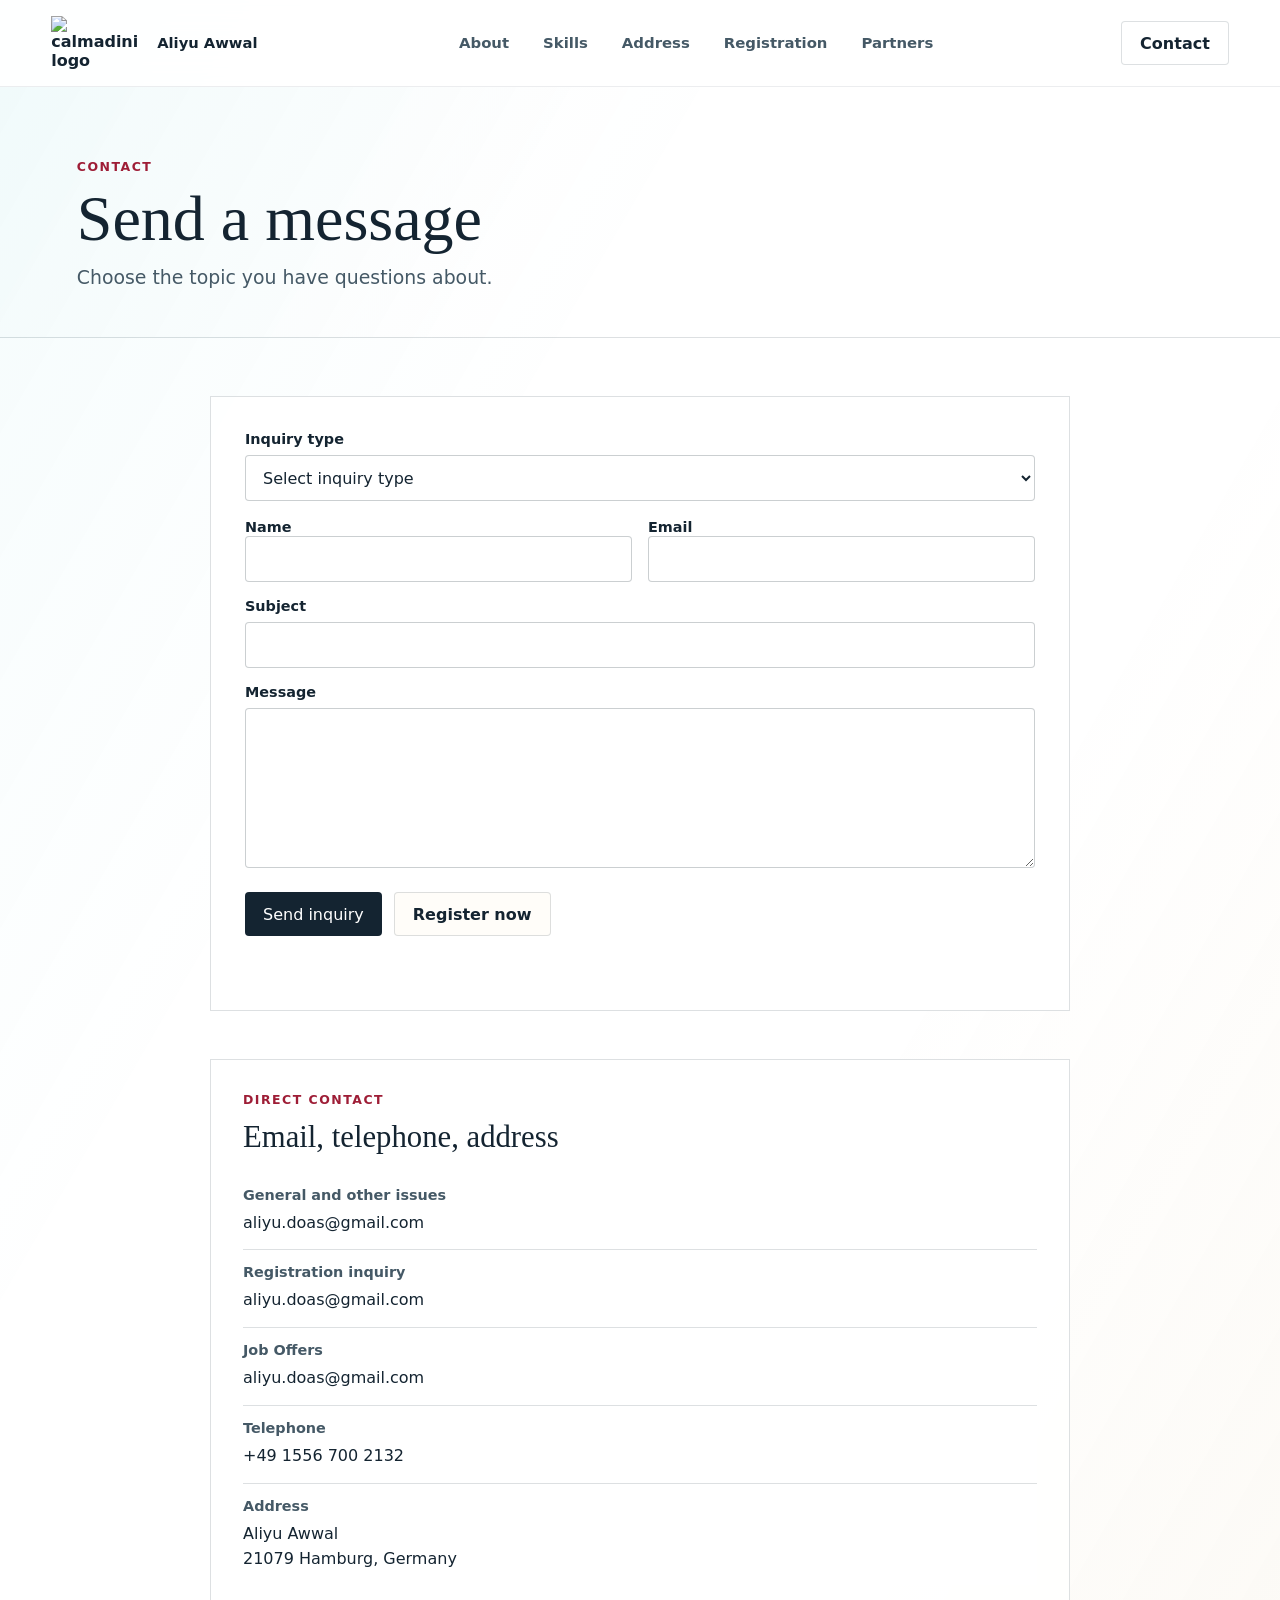
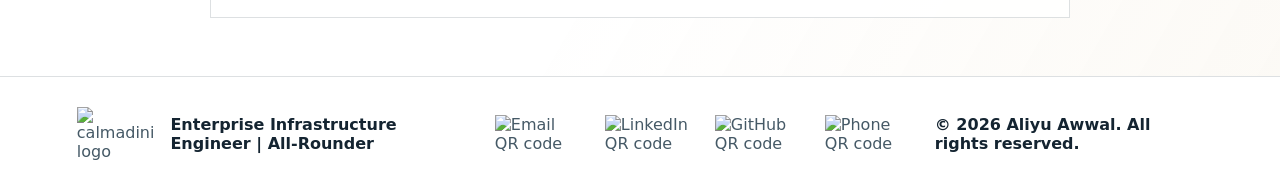
==== contact.html @ 0036be14 "Add files via upload" ====
<!doctype html>
<html lang="en">
  <head>
    <meta charset="utf-8">
    <meta name="viewport" content="width=device-width, initial-scale=1">
    <title>Contact Aliyu Awwal | Enterprise Infrastructure Engineer | All-Rounder</title>
    <meta name="description" content="Contact Aliyu Awwal, an Enterprise Infrastructure Engineer and All-Rounder.">
    <link rel="stylesheet" href="styles.css">
    <script src="forms.js" defer></script>
    <script src="scripts.js" defer></script>

  </head>
  <body>
    <header class="site-header" aria-label="Conference header">
      <a class="brand" href="index.html#top" aria-label="Aliyu Awwal home">
        <img src="assets/gaminglogo.png" alt="calmadini logo">
        <span>Aliyu Awwal</span>
      </a>
      <nav aria-label="Primary navigation">
        <a href="index.html#about">About</a>
        <a href="index.html#skills">Skills</a>
        <a href="index.html#address">Address</a>
        <a href="registration.html">Registration</a>
        <a href="index.html#partners">Partners</a>
      </nav>
      <a class="header-cta" href="contact.html">Contact</a>
    </header>

    <main>
      <section class="page-hero compact">
        <p class="eyebrow">Contact</p>
        <h1>Send a message</h1>
        <p>
          Choose the topic you have questions about.
        </p>
      </section>

      <section class="form-layout contact-layout">
        <form class="data-form" data-form-type="contact">
          <div class="form-row">
            <label for="topic">Inquiry type</label>
            <select id="topic" name="topic" required>
              <option value="">Select inquiry type</option>
              <option value="General inquiry" data-email="aliyu.doas@gmail.com">General inquiry</option>
              <option value="Job Offers" data-email="aliyu.doas@gmail.com">Job Offers</option>
              <option value="Registration inquiry" data-email="aliyu.doas@gmail.com">Registration inquiry</option>
              <option value="Other issues" data-email="aliyu.doas@gmail.com">Other issues</option>
            </select>
          </div>
          <div class="form-row two-columns">
            <div>
              <label for="name">Name</label>
              <input id="name" name="name" type="text" autocomplete="name" required>
            </div>
            <div>
              <label for="email">Email</label>
              <input id="email" name="email" type="email" autocomplete="email" required>
            </div>
          </div>
          <div class="form-row">
            <label for="subject">Subject</label>
            <input id="subject" name="subject" type="text" required>
          </div>
          <div class="form-row">
            <label for="message">Message</label>
            <textarea id="message" name="message" rows="6" required></textarea>
          </div>
          <div class="form-actions">
            <button class="button primary" type="submit">Send inquiry</button>
            <a class="button secondary" href="registration.html">Register now</a>
          </div>
          <p class="form-status" role="status" aria-live="polite"></p>
        </form>

        <aside class="contact-panel" aria-labelledby="direct-contact-title">
          <p class="section-kicker">Direct contact</p>
          <h2 id="direct-contact-title">Email, telephone, address</h2>
          <div class="contact-list">
            <div>
              <span>General and other issues</span>
              <a href="mailto:aliyu.doas@gmail.com">aliyu.doas@gmail.com</a>
            </div>
            <div>
              <span>Registration inquiry</span>
              <a href="mailto:aliyu.doas@gmail.com">aliyu.doas@gmail.com</a>
            </div>
            <div>
              <span>Job Offers</span>
              <a href="mailto:aliyu.doas@gmail.com">aliyu.doas@gmail.com</a>
            </div>
            <div>
              <span>Telephone</span>
              <a href="tel:+4915567002132">+49 1556 700 2132</a>
            </div>
            <div>
              <span>Address</span>
              <p>
                Aliyu Awwal<br>
                21079 Hamburg, Germany
              </p>
            </div>
          </div>
        </aside>
      </section>
    </main>

    <footer class="site-footer">
      <div>
        <img src="assets/gaminglogo.png" alt="calmadini logo">
        <p>Enterprise  Infrastructure Engineer | All-Rounder</p>
      </div>
      <a href="mailto:aliyu.doas@gmail.com"><img src="assets/qrcodeemail.png" alt="Email QR code"></a>
      <a href="https://www.linkedin.com/in/aliyuawwal"><img src="assets/qrcodelinkedin.png" alt="LinkedIn QR code"></a>
      <a href="https://github.com/aliyuawwal"><img src="assets/qrcodegithub.png" alt="GitHub QR code"></a>
      <a href="tel:+1234567890"><img src="assets/qrcodephone.png" alt="Phone QR code"></a>

      <div><p>&copy; 2026 Aliyu Awwal. All rights reserved.</p></div>
    </footer>
    
  </body>
</html>
---- styles.css ----
:root {
  --ink: #142431;
  --ink-soft: #455966;
  --paper: #fffefa;
  --paper-strong: #ffffff;
  --line: rgba(20, 36, 49, 0.14);
  --teal: #00aebd;
  --teal-dark: #007b88;
  --garnet: #9e1d36;
  --gold: #c79c47;
  --mist: #dfeff0;
  --shadow: 0 28px 70px rgba(20, 36, 49, 0.16);
  font-family: Inter, ui-sans-serif, system-ui, -apple-system, BlinkMacSystemFont, "Segoe UI", sans-serif;
  color: var(--ink);
  background: var(--paper);
}

* {
  box-sizing: border-box;
}

html {
  scroll-behavior: smooth;
}

body {
  margin: 0;
  background:
    linear-gradient(120deg, rgba(0, 174, 189, 0.045), transparent 34%),
    linear-gradient(300deg, rgba(199, 156, 71, 0.055), transparent 36%),
    #ffffff;
  color: var(--ink);
}

a {
  color: inherit;
  text-decoration: none;
}

img {
  display: block;
  max-width: 100%;
}

.site-header {
  position: sticky;
  top: 0;
  z-index: 20;
  display: flex;
  align-items: center;
  justify-content: space-between;
  gap: 24px;
  min-height: 76px;
  padding: 16px clamp(20px, 4vw, 64px);
  border-bottom: 1px solid rgba(20, 36, 49, 0.08);
  background: rgba(255, 255, 255, 0.88);
  backdrop-filter: blur(18px);
}

.brand {
  display: flex;
  align-items: center;
  gap: 14px;
  min-width: 220px;
  font-weight: 750;
}

.brand img {
  width: 92px;
}

.brand span {
  max-width: 220px;
  font-size: 0.92rem;
  line-height: 1.1;
}

nav {
  display: flex;
  align-items: center;
  justify-content: center;
  gap: clamp(16px, 3vw, 34px);
  color: var(--ink-soft);
  font-size: 0.93rem;
  font-weight: 650;
}

nav a:hover,
.site-footer a:hover {
  color: var(--teal-dark);
}

.header-cta,
.button {
  display: inline-flex;
  align-items: center;
  justify-content: center;
  min-height: 44px;
  padding: 0 18px;
  border-radius: 4px;
  font-weight: 760;
}

.header-cta {
  border: 1px solid var(--line);
  background: var(--paper-strong);
}


/* Hero Section */
.hero-banner {
  position: relative;
  overflow: hidden;
  padding: clamp(72px, 10vw, 128px) clamp(20px, 6vw, 96px);
  background:
    linear-gradient(120deg, rgba(15, 31, 52, 0.86), rgba(15, 80, 112, 0.72)),
    url("assets/hero-bg.jpg") center / cover no-repeat;
  color: #ffffff;
  text-align: center;
}

.hero-banner .hero-content {
  max-width: 860px;
  margin: 0 auto;
}

.hero-banner h1,
.hero-banner p {
  color: #ffffff;
}

.hero-banner .highlight {
  color: var(--gold);
}

.hero {
  position: relative;
  overflow: hidden;
  display: grid;
  grid-template-columns: minmax(0, 1fr) minmax(320px, 0.88fr);
  align-items: start;
  gap: clamp(24px, 4vw, 48px);
  min-height: min(760px, calc(100vh - 76px));
  padding: clamp(52px, 8vw, 96px) clamp(20px, 6vw, 96px) clamp(36px, 5vw, 64px);
  background: linear-gradient(180deg, rgba(255, 255, 255, 0.96), rgba(255, 253, 248, 0.9));
}


.hero-section {
    padding: 60px 0;
    background: #f8f9fa;
}


.hero h1 { 
  font-size: 3rem; font-family: 'Gill Sans', 'Gill Sans MT', Calibri, 'Trebuchet MS', sans-serif; margin-bottom: 20px; color: var(--ink);}

.hero-cta-container {
    display: flex;
    flex-wrap: wrap;
    gap: 28px;
    justify-content: center;
    align-items: center;
    margin-top: 28px;
}

.hero-btns {
    display: flex;
    flex-wrap: wrap;
    gap: 14px;
    justify-content: center;
    align-items: center;
}


.btn-nav-cta {
  background: var(--teal) !important;
    color: #fff !important;
    font-weight: 600;
    border-radius: 8px;
}

.btn-nav-cta:hover {
  background: var(--teal-dark) !important;
    color: #fff !important;
}

.hero::before {
  content: "";
  position: absolute;
  inset: 10% 0 auto auto;
  width: min(42vw, 610px);
  aspect-ratio: 1;
  border: 1px solid rgba(0, 35, 189, 0.22);
  border-radius: 50%;
  transform: translate(26%, -6%);
}

.hero-art {
  position: absolute;
  top: clamp(94px, 12vw, 150px);
  right: clamp(-190px, -9vw, -70px);
  width: min(64vw, 760px);
  opacity: 0.14;
  filter: contrast(1.1);
  pointer-events: none;
}

.hero-content {
  position: relative;
  max-width: 980px;
}

.hero-content h1,
.hero-content p {
    margin-left: auto;
    margin-right: auto;
}

.hero-meta {
  display: grid;
  gap: 18px;
  margin-bottom: 20px;
}

.hero-role {
  display: grid;
  gap: 8px;
}

.hero-role h2 {
  margin-bottom: 0;
  color: var(--ink);
  font-size: clamp(1.45rem, 2.7vw, 2.35rem);
}

.hero-tags {
  display: flex;
  flex-wrap: wrap;
  gap: 10px;
}

.eyebrow,
.section-kicker {
  margin: 0 0 14px;
  color: var(--garnet);
  font-size: 0.78rem;
  font-weight: 850;
  letter-spacing: 0.12em;
  text-transform: uppercase;
}

h1,
h2,
h3,
p {
  margin-top: 0;
}

h1 {
  max-width: 840px;
  margin-bottom: 20px;
  font-family: Georgia, "Times New Roman", serif;
  font-size: clamp(2.9rem, 6.4vw, 6.4rem);
  font-weight: 500;
  line-height: 0.98;
  letter-spacing: 0;
}

.hero-meta span {
  padding: 10px 13px;
  border: 1px solid rgba(20, 36, 49, 0.16);
  background: rgba(255, 253, 248, 0.72);
  color: var(--ink);
  font-size: 0.94rem;
  font-weight: 720;
}

.hero-copy {
  max-width: 720px;
  margin-bottom: 24px;
  color: var(--ink-soft);
  font-size: clamp(1.08rem, 1.9vw, 1.34rem);
  line-height: 1.55;
}

.hero-actions {
  display: flex;
  flex-wrap: wrap;
  gap: 12px;
}

.hero .button.secondary,
.address-dialog .button.secondary {
  background: rgba(255, 255, 255, 0.84);
}


/* Slideshows */
.slideshow-section {
    padding: 60px 0;
}

.slideshow-section .section-title {
    margin-bottom: 28px;
    font-size: clamp(1.85rem, 3vw, 3.4rem);
    text-align: center;
}

.slideshow {
    position: relative;
    overflow: hidden;
    border-radius: 20px;
    box-shadow: 0 20px 60px rgba(15, 23, 42, 0.08);
    max-width: 1100px;
    margin: 0 auto;
  aspect-ratio: 11 / 4.6;
  min-height: 280px;
}

.slide {
    position: absolute;
    inset: 0;
    opacity: 0;
    transition: opacity 0.8s ease;
}

.slide.active {
    opacity: 1;
}

.slide img {
    width: 100%;
  height: 100%;
    object-fit: cover;
    display: block;
}

.slide-btn {
    position: absolute;
    top: 50%;
    transform: translateY(-50%);
    width: 48px;
    height: 48px;
    border: none;
    border-radius: 50%;
    background: rgba(255, 255, 255, 0.85);
    color: var(--ink);
    font-size: 1.5rem;
    cursor: pointer;
    box-shadow: 0 10px 20px rgba(46, 78, 153, 0.164);
    transition: transform 0.2s ease, background 0.2s ease;
}

.slide-btn:hover {
    transform: translateY(-50%) scale(1.05);
    background: white;
}

.slide-btn.prev {
    left: 16px;
}

.slide-btn.next {
    right: 16px;
}

.slide-dots {
    position: absolute;
    left: 50%;
    bottom: 16px;
    transform: translateX(-50%);
    display: flex;
    gap: 10px;
}

.slide-dot {
    width: 12px;
    height: 12px;
    border-radius: 50%;
    border: none;
    background: rgba(255, 255, 255, 0.65);
    cursor: pointer;
    transition: background 0.2s ease, transform 0.2s ease;
}

.slide-dot.active,
.slide-dot:hover {
  background: var(--teal);
    transform: scale(1.1);
}

@media (max-width: 900px) {
    .slide img {
        height: 360px;
    }
}

@media (max-width: 640px) {
    .slide img {
        height: 280px;
    }

    .slide-btn {
        width: 40px;
        height: 40px;
        font-size: 1.3rem;
    }
}


/* Reusable Button Styles */

.button.primary {
  background: var(--ink);
  color: var(--paper-strong);
}

.button.primary:hover {
  background: var(--garnet);
}

.button.secondary {
  border: 1px solid var(--line);
  background: rgba(255, 253, 248, 0.78);
}

.tech-panel {
  display: grid;
  gap: 18px;
  align-content: start;
  width: 100%;
  padding: clamp(20px, 2.8vw, 30px);
  border: 1px solid rgba(20, 36, 49, 0.12);
  border-radius: 28px;
  background: rgba(255, 253, 248, 0.86);
  box-shadow: var(--shadow);
}

.tech-panel-heading h2 {
  margin-bottom: 0;
}

.tech-gallery {
  display: grid;
  grid-template-columns: repeat(auto-fit, minmax(110px, 1fr));
  gap: 12px;
}

.tech-card {
  display: grid;
  gap: 10px;
  justify-items: center;
  padding: 12px;
  border: 1px solid rgba(20, 36, 49, 0.1);
  border-radius: 18px;
  background: rgba(255, 255, 255, 0.88);
  text-align: center;
  transition: transform 0.2s ease, box-shadow 0.2s ease, border-color 0.2s ease;
}

.tech-card:hover {
  transform: translateY(-2px);
  border-color: rgba(0, 174, 189, 0.34);
  box-shadow: 0 14px 28px rgba(20, 36, 49, 0.12);
}

.tech-card img {
  width: 100%;
  aspect-ratio: 1;
  object-fit: contain;
  padding: 14px;
  border-radius: 14px;
  background: linear-gradient(180deg, rgba(223, 239, 240, 0.9), rgba(255, 255, 255, 0.95));
}

.tech-card span {
  color: var(--ink);
  font-size: 0.85rem;
  font-weight: 750;
}

.address-dialog {
  width: min(92vw, 640px);
  border: none;
  border-radius: 28px;
  padding: 0;
  box-shadow: 0 30px 80px rgba(20, 36, 49, 0.32);
  background: transparent;
}

.address-dialog::backdrop {
  background: rgba(15, 31, 52, 0.58);
  backdrop-filter: blur(10px);
}

.address-dialog-card {
  display: grid;
  gap: 16px;
  padding: clamp(22px, 3vw, 34px);
  border-radius: 28px;
  background: var(--paper-strong);
}

.address-dialog-card p {
  margin-bottom: 0;
  color: var(--ink-soft);
  line-height: 1.6;
}

.address-dialog-actions {
  display: flex;
  flex-wrap: wrap;
  gap: 12px;
}

.intro-band,
.details-grid,
.split-section,
.availability-section,
.address-section,
.partners {
  padding: clamp(40px, 5.6vw, 74px) clamp(20px, 6vw, 96px);
}

.intro-band {
  display: grid;
  grid-template-columns: minmax(260px, 0.8fr) minmax(300px, 1fr);
  gap: clamp(24px, 4.5vw, 56px);
  border-top: 1px solid var(--line);
  border-bottom: 1px solid var(--line);
  background: rgba(255, 253, 248, 0.54);
}

h2 {
  margin-bottom: 0;
  font-family: Georgia, "Times New Roman", serif;
  font-size: clamp(1.75rem, 3.1vw, 3.15rem);
  font-weight: 500;
  line-height: 1.08;
}

.intro-band > p {
  margin-bottom: 0;
  color: var(--ink-soft);
  font-size: clamp(1.02rem, 1.6vw, 1.18rem);
  line-height: 1.62;
}

.details-grid {
  display: grid;
  grid-template-columns: repeat(3, minmax(0, 1fr));
  gap: 1px;
  background: var(--ink);
  padding-top: 1px;
  padding-bottom: 1px;
}

.details-grid article {
  min-height: 220px;
  padding: clamp(22px, 3.2vw, 36px);
  background: var(--paper);
}

.details-grid span {
  display: block;
  margin-bottom: 34px;
  color: var(--gold);
  font-family: Georgia, "Times New Roman", serif;
  font-size: 2.5rem;
}

h3 {
  margin-bottom: 14px;
  font-size: 1.1rem;
}

.details-grid p,
.skill-list p,
.timeline p {
  margin-bottom: 0;
  color: var(--ink-soft);
  line-height: 1.62;
}

.split-section,
.availability-section {
  display: grid;
  grid-template-columns: minmax(240px, 0.42fr) minmax(0, 1fr);
  gap: clamp(24px, 5vw, 64px);
  align-items: start;
}

.section-heading {
  position: sticky;
  top: 102px;
}

.skill-list,
.timeline {
  display: grid;
  gap: 1px;
  background: var(--line);
  border: 1px solid var(--line);
}

.skill-list article,
.timeline article {
  padding: clamp(20px, 2.4vw, 30px);
  background: rgba(255, 255, 255, 0.82);
}

.skill-list article:hover {
  background: var(--paper-strong);
}

.timeline time {
  display: block;
  margin-bottom: 12px;
  color: var(--garnet);
  font-weight: 850;
}

.address-section {
  display: grid;
  grid-template-columns: minmax(260px, 0.72fr) minmax(300px, 1fr);
  gap: clamp(24px, 4.5vw, 56px);
  align-items: stretch;
  background: var(--ink);
  color: var(--paper-strong);
}

.address-section h2 {
  font-size: clamp(1.85rem, 3vw, 3.4rem);
}

.address-section .section-kicker {
  color: var(--gold);
}

.address-copy address {
  margin: 22px 0;
  color: rgba(255, 253, 248, 0.72);
  font-style: normal;
  font-size: clamp(1.1rem, 2vw, 1.35rem);
  line-height: 1.65;
}

.address-section .button.secondary {
  color: var(--paper-strong);
  background: transparent;
  border-color: rgba(255, 253, 248, 0.34);
}

.address-panel {
  display: grid;
  align-content: start;
  gap: 4px;
  min-height: auto;
  min-width: auto;
  padding: clamp(10px, 10px, 10px);
  background: rgba(221, 216, 216, 0.356);
  color: var(--ink);
}

.address-panel img {
  width: min(190px, 48%);
  height: auto;
}

dl {
  display: grid;
  gap: 1px;
  margin: 0;
  background: var(--line);
}

dl div {
  display: grid;
  grid-template-columns: 140px 1fr;
  gap: 22px;
  padding: 16px 0;
  background: var(--paper-strong);
}

dt {
  color: var(--teal-dark);
  font-size: 0.86rem;
  font-weight: 850;
  text-transform: uppercase;
}

dd {
  margin: 0;
  color: var(--ink);
  font-size: clamp(1rem, 1.25vw, 1.14rem);
  font-weight: 560;
  line-height: 1.45;
}

.partners {
  background: var(--paper-strong);
}

.partners .section-heading {
  position: static;
  max-width: 720px;
  margin-bottom: 28px;
}

.partners h2 {
  font-size: clamp(1.85rem, 3.2vw, 3.5rem);
}

.page-hero {
  position: relative;
  overflow: hidden;
  padding: clamp(44px, 6vw, 72px) clamp(20px, 6vw, 96px) clamp(28px, 4vw, 46px);
  border-bottom: 1px solid var(--line);
  background:
    linear-gradient(120deg, rgba(0, 174, 189, 0.045), transparent 42%),
    rgba(255, 255, 255, 0.72);
}

.page-hero::after {
  content: "";
  position: absolute;
  right: clamp(-220px, -10vw, -80px);
  top: 24px;
  width: min(52vw, 520px);
  aspect-ratio: 1;
  /* background: url("assets/csmlogo.png") center / contain no-repeat; */
  opacity: 0.08;
  pointer-events: none;
}

.page-hero.compact h1 {
  max-width: 760px;
  margin-bottom: 12px;
  font-size: clamp(2.4rem, 5vw, 4.8rem);
}

.page-hero p:not(.eyebrow) {
  position: relative;
  max-width: 680px;
  margin-bottom: 0;
  color: var(--ink-soft);
  font-size: clamp(1rem, 1.5vw, 1.18rem);
  line-height: 1.5;
}

.form-layout {
  display: grid;
  grid-template-columns: minmax(280px, 0.45fr) minmax(0, 1fr);
  gap: clamp(22px, 3.8vw, 48px);
  align-items: start;
  padding: clamp(32px, 5vw, 58px) clamp(20px, 6vw, 96px);
}

.contact-layout {
  grid-template-columns: minmax(0, 860px);
  justify-content: center;
}

.data-form,
.fee-panel,
.contact-panel {
  border: 1px solid var(--line);
  background: rgba(255, 255, 255, 0.9);
}

.data-form {
  display: grid;
  gap: 16px;
  padding: clamp(22px, 3vw, 34px);
}

.fee-panel,
.contact-panel {
  padding: clamp(22px, 3vw, 32px);
}

.fee-panel h2,
.contact-panel h2 {
  margin-bottom: 18px;
  font-size: clamp(1.65rem, 2.4vw, 2.45rem);
}

.fee-list,
.contact-list {
  display: grid;
  gap: 1px;
  background: var(--line);
}

.fee-list div,
.contact-list div {
  display: grid;
  gap: 8px;
  padding: 14px 0;
  background: var(--paper-strong);
}

.fee-list span,
.contact-list span {
  color: var(--ink-soft);
  font-size: 0.9rem;
  font-weight: 760;
}

.fee-list strong {
  font-size: 1.25rem;
}

.contact-list a,
.contact-list p {
  margin: 0;
  color: var(--ink);
  line-height: 1.55;
}

.small-note {
  margin: 16px 0 0;
  color: var(--ink-soft);
  font-size: 0.92rem;
  line-height: 1.55;
}

.form-row {
  display: grid;
  gap: 8px;
}

.two-columns {
  grid-template-columns: repeat(2, minmax(0, 1fr));
  gap: 16px;
}

label {
  color: var(--ink);
  font-size: 0.9rem;
  font-weight: 780;
}

input,
select,
textarea {
  width: 100%;
  border: 1px solid rgba(20, 36, 49, 0.22);
  border-radius: 4px;
  background: white;
  color: var(--ink);
  font: inherit;
  line-height: 1.4;
}

input,
select {
  min-height: 46px;
  padding: 0 13px;
}

input[type="file"] {
  display: block;
  min-height: auto;
  padding: 12px;
  background: #ffffff;
  cursor: pointer;
}

textarea {
  resize: vertical;
  min-height: 104px;
  padding: 12px 13px;
}

input:focus,
select:focus,
textarea:focus {
  outline: 2px solid rgba(0, 174, 189, 0.28);
  border-color: var(--teal-dark);
}

.form-actions {
  display: flex;
  flex-wrap: wrap;
  gap: 12px;
  margin-top: 8px;
}

button.button {
  border: 0;
  cursor: pointer;
  font: inherit;
}

button.button.secondary {
  border: 1px solid var(--line);
}

.form-status {
  min-height: 24px;
  margin: 0;
  color: var(--teal-dark);
  font-size: 0.95rem;
  font-weight: 720;
  line-height: 1.5;
}

.field-help {
  margin: 6px 0 0;
  color: var(--ink-soft);
  font-size: 0.84rem;
  line-height: 1.45;
}

.logo-wall {
  display: grid;
  grid-template-columns: repeat(4, minmax(0, 1fr));
  gap: 1px;
  border: 1px solid var(--line);
  background: var(--line);
}

.logo-wall img {
  width: 100%;
  height: 128px;
  object-fit: contain;
  padding: 26px;
  background: white;
}

.site-footer {
  display: flex;
  align-items: center;
  justify-content: space-between;
  gap: 24px;
  padding: 30px clamp(20px, 6vw, 96px);
  border-top: 1px solid var(--line);
  background: #ffffff;
  color: var(--ink-soft);
}

.site-footer div {
  display: flex;
  align-items: center;
  gap: 16px;
}

.site-footer img {
  width: 86px;
}

.site-footer p {
  margin-bottom: 0;
  color: var(--ink);
  font-weight: 760;
}

@media (max-width: 980px) {
  .site-header {
    align-items: flex-start;
  }

  nav {
    display: none;
  }

  .hero,
  .intro-band,
  .split-section,
  .availability-section,
  .address-section {
    grid-template-columns: 1fr;
  }

  .hero-banner {
    padding-top: 72px;
    padding-bottom: 72px;
  }

  .hero {
    min-height: auto;
    padding-top: 72px;
  }

  .tech-panel {
    max-width: none;
  }

  .hero-art {
    top: 110px;
    right: -240px;
    width: 780px;
  }

  .date-panel {
    align-self: auto;
    min-height: 190px;
  }

  .details-grid,
  .logo-wall {
    grid-template-columns: 1fr 1fr;
  }

  .form-layout {
    grid-template-columns: 1fr;
  }

  .section-heading {
    position: static;
  }
}

@media (max-width: 640px) {
  .site-header {
    min-height: 68px;
    padding: 14px 18px;
  }

  .brand img {
    width: 74px;
  }

  .brand {
    gap: 10px;
    min-width: 0;
  }

  .brand span {
    max-width: 138px;
  }

  .header-cta {
    padding: 0 12px;
  }

  .brand span,
  .header-cta {
    font-size: 0.82rem;
  }

  h1 {
    font-size: clamp(2.55rem, 12vw, 4rem);
  }

  .hero-banner h1 {
    font-size: clamp(2.4rem, 11vw, 3.6rem);
  }

  .page-hero.compact h1 {
    font-size: clamp(2.2rem, 11vw, 3.5rem);
  }

  .hero-meta span {
    width: 100%;
  }

  .two-columns {
    grid-template-columns: 1fr;
  }

  .details-grid,
  .logo-wall {
    grid-template-columns: 1fr;
  }

  .details-grid article {
    min-height: 220px;
  }

  .logo-wall img {
    height: 104px;
  }

  dl div {
    grid-template-columns: 1fr;
    gap: 6px;
  }

  .site-footer,
  .site-footer div {
    align-items: flex-start;
    flex-direction: column;
  }
}



/* Mobile Responsive */
@media (max-width: 768px) {
    .hero h1 { font-size: 2rem;}
    .hero-cta-container {
        flex-direction: column;
        gap: 20px;
    }
    .review-logo {
        height: 48px;
    }
    .price-card.featured { transform: scale(1); }
    .btn-secondary { margin-top: 10px; display: block; margin-left: 0; }
}
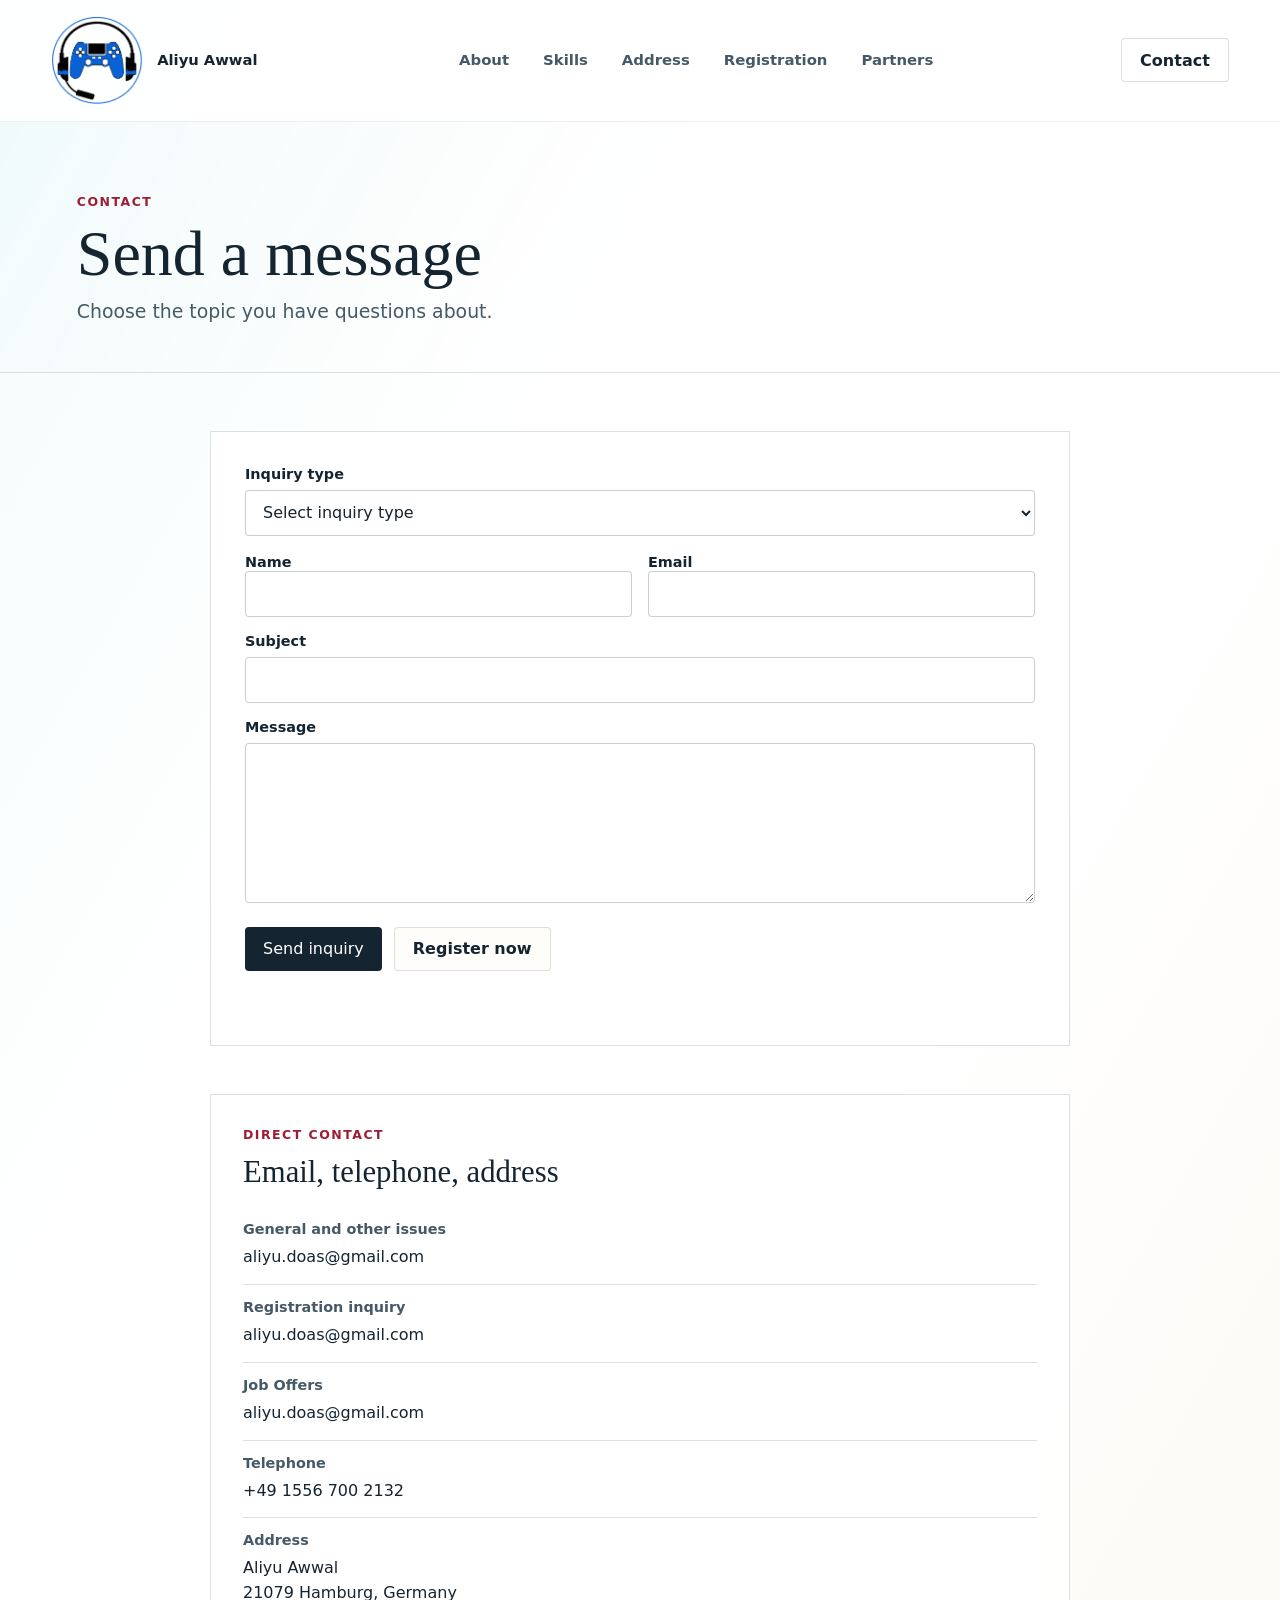
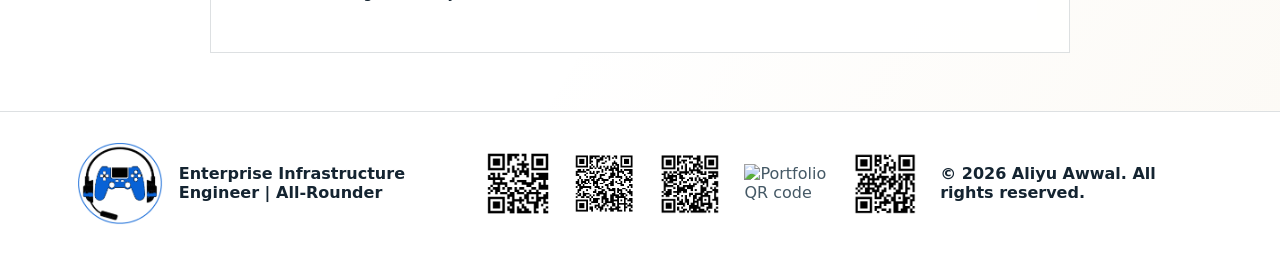
==== commit eae29939: "Add files via upload" ====
--- a/contact.html
+++ b/contact.html
@@ -111,11 +111,12 @@
       </div>
       <a href="mailto:aliyu.doas@gmail.com"><img src="assets/qrcodeemail.png" alt="Email QR code"></a>
       <a href="https://www.linkedin.com/in/aliyuawwal"><img src="assets/qrcodelinkedin.png" alt="LinkedIn QR code"></a>
-      <a href="https://github.com/aliyuawwal"><img src="assets/qrcodegithub.png" alt="GitHub QR code"></a>
-      <a href="tel:+1234567890"><img src="assets/qrcodephone.png" alt="Phone QR code"></a>
+      <a href="https://github.com/calmadini"><img src="assets/qrcodegithub.png" alt="GitHub QR code"></a>
+      <a href="https://calmadini.github.io/aliyuawwal/"><img src="assets/qrcodeportfolio.png" alt="Portfolio QR code"></a>
+      <a href="tel:+4915567002132"><img src="assets/qrcodephone.png" alt="Phone QR code"></a>
 
       <div><p>&copy; 2026 Aliyu Awwal. All rights reserved.</p></div>
     </footer>
-    
+
   </body>
 </html>
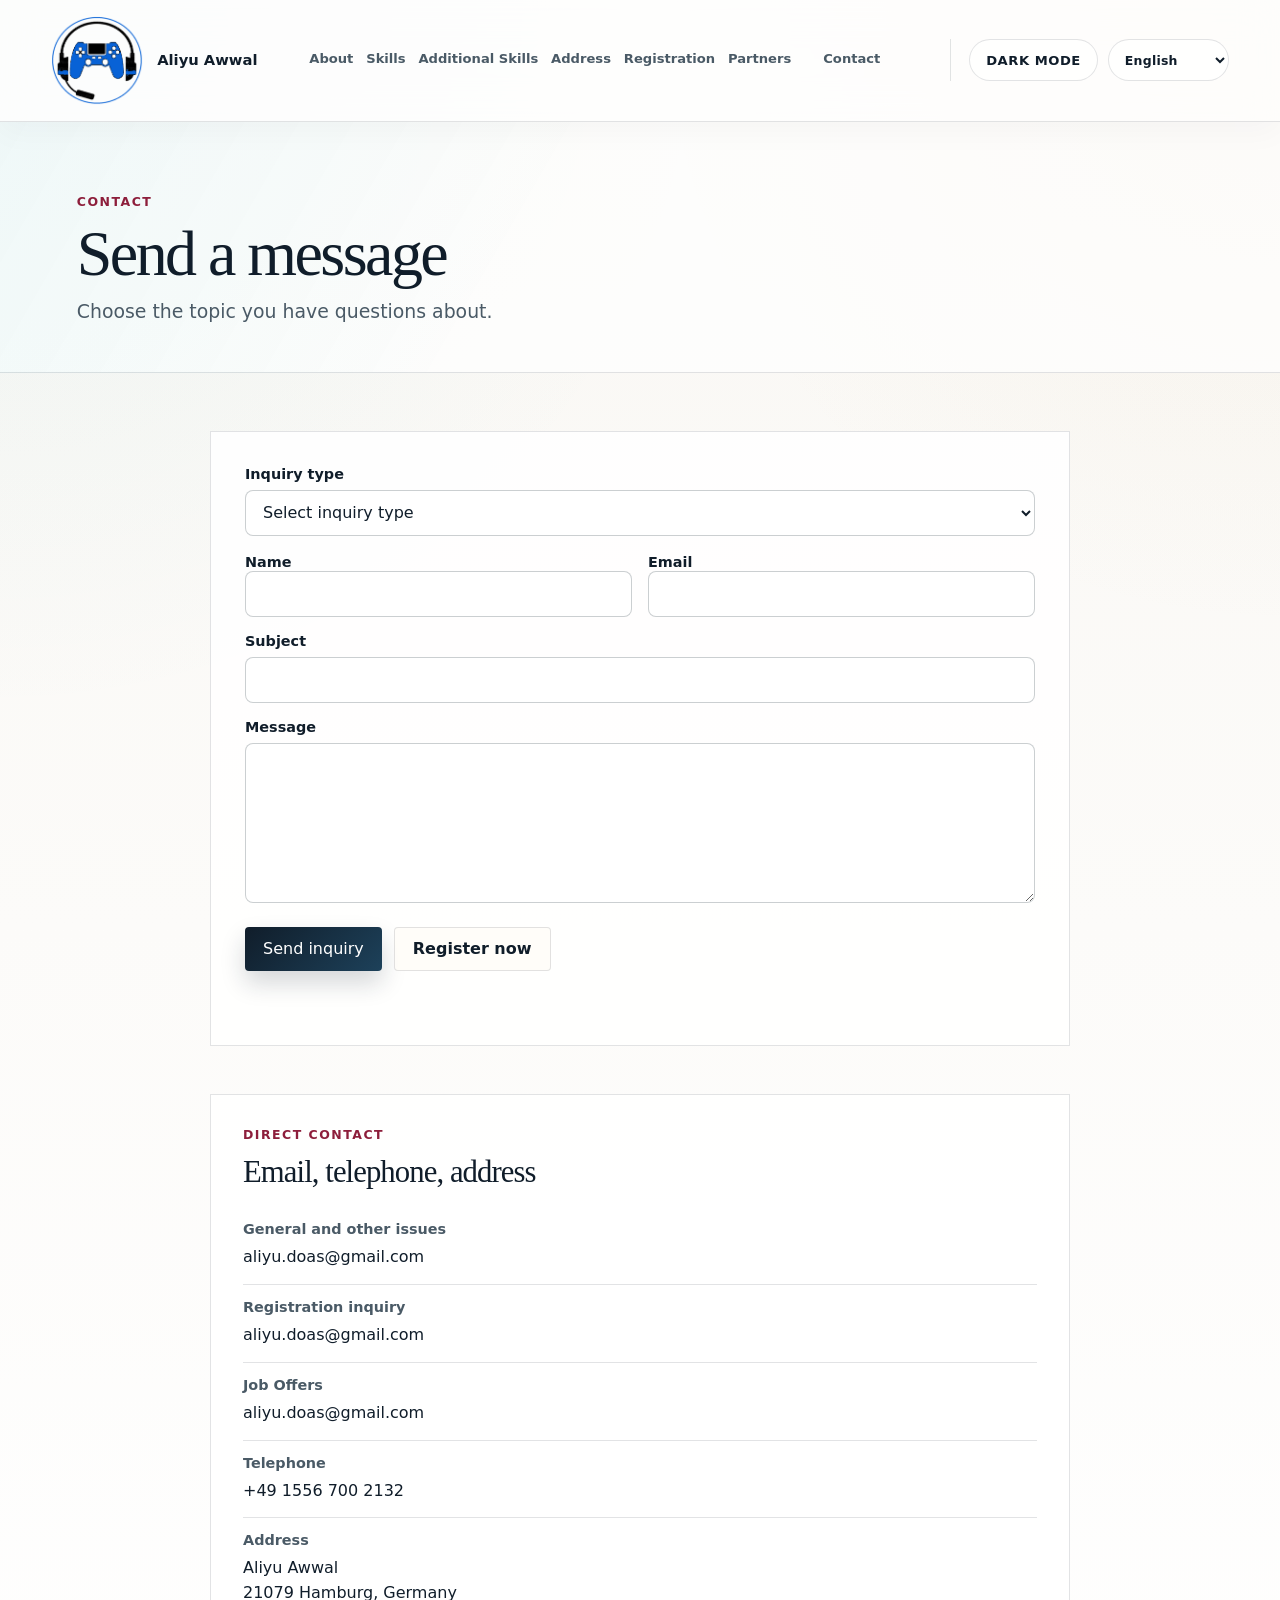
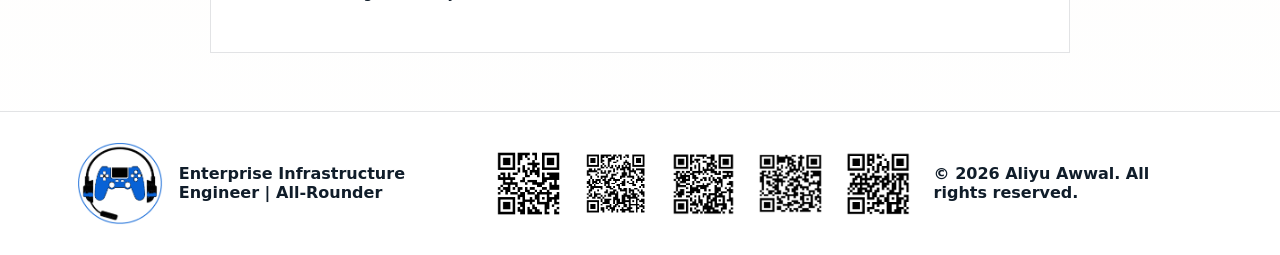
==== commit 26af7d41: "Add files via upload" ====
--- a/contact.html
+++ b/contact.html
@@ -3,34 +3,57 @@
   <head>
     <meta charset="utf-8">
     <meta name="viewport" content="width=device-width, initial-scale=1">
-    <title>Contact Aliyu Awwal | Enterprise Infrastructure Engineer | All-Rounder</title>
-    <meta name="description" content="Contact Aliyu Awwal, an Enterprise Infrastructure Engineer and All-Rounder.">
+    <title>Contact Aliyu Awwal | Enterprise Infrastructure Engineer</title>
+    <meta name="description" content="Contact Aliyu Awwal for enterprise infrastructure, IT support, operations, and professional opportunity inquiries.">
     <link rel="stylesheet" href="styles.css">
-    <script src="forms.js" defer></script>
     <script src="scripts.js" defer></script>
-
+    <script src="assets/forms.js" defer></script>
   </head>
   <body>
     <header class="site-header" aria-label="Conference header">
       <a class="brand" href="index.html#top" aria-label="Aliyu Awwal home">
-        <img src="assets/gaminglogo.png" alt="calmadini logo">
+        <img src="assets/gaminglogo.png" alt="Aliyu Awwal logo">
         <span>Aliyu Awwal</span>
       </a>
-      <nav aria-label="Primary navigation">
-        <a href="index.html#about">About</a>
-        <a href="index.html#skills">Skills</a>
-        <a href="index.html#address">Address</a>
-        <a href="registration.html">Registration</a>
-        <a href="index.html#partners">Partners</a>
-      </nav>
-      <a class="header-cta" href="contact.html">Contact</a>
+
+      <div class="nav-group">
+        <nav aria-label="Primary navigation">
+          <a href="index.html#about" data-i18n="nav.about">About</a>
+          <a href="index.html#skills" data-i18n="nav.skills">Skills</a>
+          <a href="index.html#additional-skills" data-i18n="nav.additionalSkills">Additional Skills</a>
+          <a href="index.html#address" data-i18n="nav.address">Address</a>
+          <a href="registration.html" data-i18n="nav.registration">Registration</a>
+          <a href="index.html#partners" data-i18n="nav.partners">Partners</a>
+        </nav>
+        <a class="header-cta" href="contact.html" data-i18n="nav.contact">Contact</a>
+      </div>
+
+      <div class="header-controls">
+        <button class="theme-toggle" id="theme-toggle" type="button" aria-label="Switch to dark mode" aria-pressed="false">
+          <span class="theme-toggle-label">Dark mode</span>
+        </button>
+        <label class="language-switcher-wrap" for="language-switcher" aria-label="Select language">
+          <span class="sr-only">Language</span>
+          <select id="language-switcher" class="language-switcher" aria-label="Select language">
+            <option value="en">English</option>
+            <option value="de">Deutsch</option>
+            <option value="pl">Polski</option>
+            <option value="ar">العربية</option>
+            <option value="fa">فارسی</option>
+            <option value="fr">Français</option>
+            <option value="es">Español</option>
+            <option value="pt">Português</option>
+            <option value="hi">हिन्दى</option>
+          </select>
+        </label>
+      </div>
     </header>
 
     <main>
       <section class="page-hero compact">
-        <p class="eyebrow">Contact</p>
-        <h1>Send a message</h1>
-        <p>
+        <p class="eyebrow" data-i18n="contact.kicker">Contact</p>
+        <h1 data-i18n="contact.title">Send a message</h1>
+        <p data-i18n="contact.subtitle">
           Choose the topic you have questions about.
         </p>
       </section>
@@ -38,63 +61,63 @@
       <section class="form-layout contact-layout">
         <form class="data-form" data-form-type="contact">
           <div class="form-row">
-            <label for="topic">Inquiry type</label>
+            <label for="topic" data-i18n="contact.topic">Inquiry type</label>
             <select id="topic" name="topic" required>
-              <option value="">Select inquiry type</option>
-              <option value="General inquiry" data-email="aliyu.doas@gmail.com">General inquiry</option>
-              <option value="Job Offers" data-email="aliyu.doas@gmail.com">Job Offers</option>
-              <option value="Registration inquiry" data-email="aliyu.doas@gmail.com">Registration inquiry</option>
-              <option value="Other issues" data-email="aliyu.doas@gmail.com">Other issues</option>
+              <option value="" data-i18n="contact.topicSelect">Select inquiry type</option>
+              <option value="General inquiry" data-email="aliyu.doas@gmail.com" data-i18n="contact.topicGeneral">General inquiry</option>
+              <option value="Job Offers" data-email="aliyu.doas@gmail.com" data-i18n="contact.topicJobs">Job Offers</option>
+              <option value="Registration inquiry" data-email="aliyu.doas@gmail.com" data-i18n="contact.topicRegistration">Registration inquiry</option>
+              <option value="Other issues" data-email="aliyu.doas@gmail.com" data-i18n="contact.topicOther">Other issues</option>
             </select>
           </div>
           <div class="form-row two-columns">
             <div>
-              <label for="name">Name</label>
+              <label for="name" data-i18n="contact.name">Name</label>
               <input id="name" name="name" type="text" autocomplete="name" required>
             </div>
             <div>
-              <label for="email">Email</label>
+              <label for="email" data-i18n="contact.email">Email</label>
               <input id="email" name="email" type="email" autocomplete="email" required>
             </div>
           </div>
           <div class="form-row">
-            <label for="subject">Subject</label>
+            <label for="subject" data-i18n="contact.subject">Subject</label>
             <input id="subject" name="subject" type="text" required>
           </div>
           <div class="form-row">
-            <label for="message">Message</label>
+            <label for="message" data-i18n="contact.message">Message</label>
             <textarea id="message" name="message" rows="6" required></textarea>
           </div>
           <div class="form-actions">
-            <button class="button primary" type="submit">Send inquiry</button>
-            <a class="button secondary" href="registration.html">Register now</a>
+            <button class="button primary" type="submit" data-i18n="contact.submit">Send inquiry</button>
+            <a class="button secondary" href="registration.html" data-i18n="contact.registerNow">Register now</a>
           </div>
           <p class="form-status" role="status" aria-live="polite"></p>
         </form>
 
         <aside class="contact-panel" aria-labelledby="direct-contact-title">
-          <p class="section-kicker">Direct contact</p>
-          <h2 id="direct-contact-title">Email, telephone, address</h2>
+          <p class="section-kicker" data-i18n="contact.panelKicker">Direct contact</p>
+          <h2 id="direct-contact-title" data-i18n="contact.panelTitle">Email, telephone, address</h2>
           <div class="contact-list">
             <div>
-              <span>General and other issues</span>
+              <span data-i18n="contact.generalIssues">General and other issues</span>
               <a href="mailto:aliyu.doas@gmail.com">aliyu.doas@gmail.com</a>
             </div>
             <div>
-              <span>Registration inquiry</span>
+              <span data-i18n="contact.registrationIssues">Registration inquiry</span>
               <a href="mailto:aliyu.doas@gmail.com">aliyu.doas@gmail.com</a>
             </div>
             <div>
-              <span>Job Offers</span>
+              <span data-i18n="contact.jobOffers">Job Offers</span>
               <a href="mailto:aliyu.doas@gmail.com">aliyu.doas@gmail.com</a>
             </div>
             <div>
-              <span>Telephone</span>
+              <span data-i18n="contact.telephone">Telephone</span>
               <a href="tel:+4915567002132">+49 1556 700 2132</a>
             </div>
             <div>
-              <span>Address</span>
-              <p>
+              <span data-i18n="contact.addressLabel">Address</span>
+              <p data-i18n="contact.addressText">
                 Aliyu Awwal<br>
                 21079 Hamburg, Germany
               </p>
@@ -107,7 +130,7 @@
     <footer class="site-footer">
       <div>
         <img src="assets/gaminglogo.png" alt="calmadini logo">
-        <p>Enterprise  Infrastructure Engineer | All-Rounder</p>
+        <p data-i18n="home.footerTitle">Enterprise  Infrastructure Engineer | All-Rounder</p>
       </div>
       <a href="mailto:aliyu.doas@gmail.com"><img src="assets/qrcodeemail.png" alt="Email QR code"></a>
       <a href="https://www.linkedin.com/in/aliyuawwal"><img src="assets/qrcodelinkedin.png" alt="LinkedIn QR code"></a>
@@ -118,5 +141,39 @@
       <div><p>&copy; 2026 Aliyu Awwal. All rights reserved.</p></div>
     </footer>
 
+    <script>
+      (function () {
+        const toggle = document.getElementById('theme-toggle');
+        if (!toggle) return;
+
+        const label = toggle.querySelector('.theme-toggle-label');
+
+        function applyTheme(isDark) {
+          document.body.classList.toggle('theme-dark', isDark);
+          toggle.setAttribute('aria-pressed', String(isDark));
+          toggle.setAttribute('aria-label', isDark ? 'Switch to light mode' : 'Switch to dark mode');
+          if (label) {
+            label.textContent = isDark ? 'Light mode' : 'Dark mode';
+          }
+          try {
+            localStorage.setItem('portfolio-theme', isDark ? 'dark' : 'light');
+          } catch (error) {
+            // ignore storage issues for local file previews
+          }
+        }
+
+        try {
+          const savedTheme = localStorage.getItem('portfolio-theme');
+          const prefersDark = window.matchMedia && window.matchMedia('(prefers-color-scheme: dark)').matches;
+          applyTheme(savedTheme ? savedTheme === 'dark' : prefersDark);
+        } catch (error) {
+          applyTheme(false);
+        }
+
+        toggle.addEventListener('click', function () {
+          applyTheme(!document.body.classList.contains('theme-dark'));
+        });
+      })();
+    </script>
   </body>
 </html>
--- a/styles.css
+++ b/styles.css
@@ -1,18 +1,44 @@
 :root {
-  --ink: #142431;
-  --ink-soft: #455966;
-  --paper: #fffefa;
+  --ink: #101d2a;
+  --ink-soft: #4a5a66;
+  --paper: #f7f4ee;
   --paper-strong: #ffffff;
-  --line: rgba(20, 36, 49, 0.14);
-  --teal: #00aebd;
-  --teal-dark: #007b88;
-  --garnet: #9e1d36;
-  --gold: #c79c47;
-  --mist: #dfeff0;
-  --shadow: 0 28px 70px rgba(20, 36, 49, 0.16);
+  --line: rgba(16, 29, 42, 0.12);
+  --teal: #0d9aa6;
+  --teal-dark: #0b7380;
+  --garnet: #8d1e3b;
+  --gold: #c7a15a;
+  --mist: #edf5f7;
+  --shadow: 0 24px 80px rgba(16, 29, 42, 0.12);
+  --page-bg: #f9f7f3;
+  --surface: rgba(255, 255, 255, 0.78);
+  --surface-strong: #ffffff;
+  --surface-soft: rgba(237, 245, 247, 0.72);
+  --hero-overlay: linear-gradient(120deg, rgba(15, 31, 52, 0.82), rgba(15, 80, 112, 0.68));
+  --muted: #5c6d78;
   font-family: Inter, ui-sans-serif, system-ui, -apple-system, BlinkMacSystemFont, "Segoe UI", sans-serif;
   color: var(--ink);
-  background: var(--paper);
+  background: var(--page-bg);
+}
+
+body.theme-dark {
+  --ink: #f3efe8;
+  --ink-soft: #d5dfe7;
+  --paper: #0c1117;
+  --paper-strong: #111a23;
+  --line: rgba(255, 255, 255, 0.12);
+  --teal: #6dd9e4;
+  --teal-dark: #8ae4f3;
+  --garnet: #da8ca0;
+  --gold: #d4b06a;
+  --mist: #16262f;
+  --shadow: 0 30px 80px rgba(0, 0, 0, 0.38);
+  --page-bg: #0b1015;
+  --surface: rgba(17, 26, 35, 0.9);
+  --surface-strong: #101a23;
+  --surface-soft: rgba(18, 34, 43, 0.86);
+  --hero-overlay: linear-gradient(120deg, rgba(9, 12, 16, 0.9), rgba(20, 35, 45, 0.82));
+  --muted: #c9d4db;
 }
 
 * {
@@ -26,9 +52,17 @@
 body {
   margin: 0;
   background:
-    linear-gradient(120deg, rgba(0, 174, 189, 0.045), transparent 34%),
-    linear-gradient(300deg, rgba(199, 156, 71, 0.055), transparent 36%),
-    #ffffff;
+    radial-gradient(circle at top left, rgba(13, 154, 166, 0.06), transparent 32%),
+    radial-gradient(circle at top right, rgba(199, 161, 90, 0.08), transparent 28%),
+    linear-gradient(180deg, var(--page-bg) 0%, #ffffff 100%);
+  color: var(--ink);
+}
+
+body.theme-dark {
+  background:
+    radial-gradient(circle at top left, rgba(109, 217, 228, 0.08), transparent 28%),
+    radial-gradient(circle at top right, rgba(212, 176, 106, 0.1), transparent 24%),
+    linear-gradient(180deg, var(--page-bg) 0%, #0d141b 100%);
   color: var(--ink);
 }
 
@@ -49,19 +83,65 @@
   display: flex;
   align-items: center;
   justify-content: space-between;
-  gap: 24px;
+  gap: 18px;
   min-height: 76px;
   padding: 16px clamp(20px, 4vw, 64px);
-  border-bottom: 1px solid rgba(20, 36, 49, 0.08);
-  background: rgba(255, 255, 255, 0.88);
+  border-bottom: 1px solid var(--line);
+  background: rgba(255, 255, 255, 0.82);
   backdrop-filter: blur(18px);
+  box-shadow: 0 10px 30px rgba(20, 36, 49, 0.03);
+}
+
+.nav-group {
+  display: flex;
+  align-items: center;
+  justify-content: center;
+  flex: 1 1 auto;
+  gap: 12px;
+  min-width: 0;
+}
+
+.header-controls {
+  display: flex;
+  align-items: center;
+  justify-content: flex-end;
+  gap: 10px;
+  padding-left: 18px;
+  border-left: 1px solid var(--line);
+  flex-shrink: 0;
+}
+
+body.theme-dark .site-header {
+  background: rgba(9, 14, 19, 0.9);
+  border-bottom-color: rgba(255, 255, 255, 0.08);
+  box-shadow: 0 14px 32px rgba(0, 0, 0, 0.24);
+}
+
+body.theme-dark .brand span,
+body.theme-dark nav,
+body.theme-dark nav a,
+body.theme-dark .header-cta,
+body.theme-dark .theme-toggle,
+body.theme-dark .header-controls {
+  color: #edf6fb;
+}
+
+body.theme-dark nav {
+  color: #dfeaf2;
+}
+
+body.theme-dark nav a:hover,
+body.theme-dark nav a:focus-visible,
+body.theme-dark .site-footer a:hover {
+  color: #9feaf3;
 }
 
 .brand {
   display: flex;
   align-items: center;
   gap: 14px;
-  min-width: 220px;
+  min-width: 170px;
+  flex-shrink: 0;
   font-weight: 750;
 }
 
@@ -75,17 +155,106 @@
   line-height: 1.1;
 }
 
+.language-switcher-wrap {
+  display: inline-flex;
+  align-items: center;
+  justify-content: center;
+  min-height: 42px;
+  padding: 0;
+}
+
+.language-switcher {
+  min-width: 96px;
+  min-height: 42px;
+  padding: 0 12px;
+  border: 1px solid var(--line);
+  border-radius: 999px;
+  background: rgba(255, 255, 255, 0.7);
+  color: var(--ink);
+  font: inherit;
+  font-size: 0.78rem;
+  font-weight: 780;
+  letter-spacing: 0.02em;
+  text-transform: none;
+  cursor: pointer;
+}
+
+html[dir="rtl"] body {
+  direction: rtl;
+  text-align: right;
+}
+
+html[dir="rtl"] .site-header,
+html[dir="rtl"] nav,
+html[dir="rtl"] .brand,
+html[dir="rtl"] .hero-content,
+html[dir="rtl"] .section-heading,
+html[dir="rtl"] .form-row,
+html[dir="rtl"] .form-actions,
+html[dir="rtl"] .address-dialog-actions {
+  direction: rtl;
+}
+
+body.theme-dark .language-switcher {
+  border-color: rgba(255, 255, 255, 0.1);
+  background: rgba(17, 26, 35, 0.96);
+  color: #edf6fb;
+}
+
 nav {
   display: flex;
   align-items: center;
   justify-content: center;
-  gap: clamp(16px, 3vw, 34px);
+  gap: clamp(10px, 1vw, 18px);
   color: var(--ink-soft);
-  font-size: 0.93rem;
+  font-size: 0.82rem;
   font-weight: 650;
+  white-space: nowrap;
+}
+
+.nav-group .header-cta {
+  margin-left: 2px;
+  padding-bottom: 4px;
+  border: none;
+  background: transparent;
+  box-shadow: none;
+  border-radius: 0;
+  color: var(--ink-soft);
+  font-size: 0.82rem;
+  font-weight: 650;
+  white-space: nowrap;
+}
+
+nav a,
+.nav-group .header-cta {
+  position: relative;
+  padding-bottom: 4px;
+  transition: color 0.2s ease;
+}
+
+nav a::after,
+.nav-group .header-cta::after {
+  content: "";
+  position: absolute;
+  left: 0;
+  bottom: -2px;
+  width: 100%;
+  height: 2px;
+  background: linear-gradient(90deg, var(--teal), var(--gold));
+  transform: scaleX(0);
+  transform-origin: left;
+  transition: transform 0.2s ease;
+}
+
+nav a:hover::after,
+nav a:focus-visible::after,
+.nav-group .header-cta:hover::after,
+.nav-group .header-cta:focus-visible::after {
+  transform: scaleX(1);
 }
 
 nav a:hover,
+.nav-group .header-cta:hover,
 .site-footer a:hover {
   color: var(--teal-dark);
 }
@@ -101,9 +270,88 @@
   font-weight: 760;
 }
 
-.header-cta {
+body.theme-dark .header-cta {
+  color: #edf6fb;
+}
+
+.theme-toggle {
+  display: inline-flex;
+  align-items: center;
+  justify-content: center;
+  min-height: 42px;
+  padding: 0 16px;
   border: 1px solid var(--line);
-  background: var(--paper-strong);
+  border-radius: 999px;
+  background: rgba(255, 255, 255, 0.7);
+  color: var(--ink);
+  font: inherit;
+  font-size: 0.82rem;
+  font-weight: 760;
+  letter-spacing: 0.04em;
+  text-transform: uppercase;
+  cursor: pointer;
+  transition: transform 0.2s ease, border-color 0.2s ease, background 0.2s ease;
+}
+
+body.theme-dark .page-hero,
+body.theme-dark .fee-panel,
+body.theme-dark .contact-panel,
+body.theme-dark .data-form,
+body.theme-dark .site-footer,
+body.theme-dark .logo-wall img,
+body.theme-dark .details-grid article,
+body.theme-dark .skill-list article,
+body.theme-dark .timeline article,
+body.theme-dark .tech-panel,
+body.theme-dark .additional-skills,
+body.theme-dark .hero-meta,
+body.theme-dark .hero-copy {
+  background: var(--surface);
+  color: var(--ink);
+}
+
+body.theme-dark .hero-meta,
+body.theme-dark .hero-copy {
+  border-color: rgba(255, 255, 255, 0.08);
+  box-shadow: 0 18px 42px rgba(0, 0, 0, 0.24);
+}
+
+body.theme-dark .hero-copy p,
+body.theme-dark .hero-meta p,
+body.theme-dark .hero-meta span,
+body.theme-dark .hero-role h1,
+body.theme-dark .hero-role .eyebrow,
+body.theme-dark .hero-copy .eyebrow {
+  color: #edf6fb;
+}
+
+.theme-toggle:hover {
+  transform: translateY(-1px);
+  border-color: rgba(13, 154, 166, 0.35);
+}
+
+.sr-only {
+  position: absolute;
+  width: 1px;
+  height: 1px;
+  padding: 0;
+  margin: -1px;
+  overflow: hidden;
+  clip: rect(0, 0, 0, 0);
+  white-space: nowrap;
+  border: 0;
+}
+
+body.theme-dark .theme-toggle {
+  border-color: rgba(255, 255, 255, 0.1);
+  background: rgba(17, 26, 35, 0.96);
+  color: #edf6fb;
+  box-shadow: inset 0 1px 0 rgba(255, 255, 255, 0.04), 0 8px 18px rgba(0, 0, 0, 0.18);
+}
+
+body.theme-dark .theme-toggle:hover {
+  border-color: rgba(159, 234, 243, 0.5);
+  color: #ffffff;
 }
 
 
@@ -113,10 +361,11 @@
   overflow: hidden;
   padding: clamp(72px, 10vw, 128px) clamp(20px, 6vw, 96px);
   background:
-    linear-gradient(120deg, rgba(15, 31, 52, 0.86), rgba(15, 80, 112, 0.72)),
+    var(--hero-overlay),
     url("assets/hero-bg.jpg") center / cover no-repeat;
   color: #ffffff;
   text-align: center;
+  border-bottom: 1px solid rgba(255, 255, 255, 0.08);
 }
 
 .hero-banner .hero-content {
@@ -142,7 +391,11 @@
   gap: clamp(24px, 4vw, 48px);
   min-height: min(760px, calc(100vh - 76px));
   padding: clamp(52px, 8vw, 96px) clamp(20px, 6vw, 96px) clamp(36px, 5vw, 64px);
-  background: linear-gradient(180deg, rgba(255, 255, 255, 0.96), rgba(255, 253, 248, 0.9));
+  background: linear-gradient(180deg, rgba(255, 255, 255, 0.98), rgba(245, 247, 246, 0.9));
+}
+
+body.theme-dark .hero {
+  background: linear-gradient(180deg, rgba(11, 17, 23, 0.98), rgba(15, 24, 32, 0.96));
 }
 
 
@@ -154,6 +407,14 @@
 
 .hero h1 { 
   font-size: 3rem; font-family: 'Gill Sans', 'Gill Sans MT', Calibri, 'Trebuchet MS', sans-serif; margin-bottom: 20px; color: var(--ink);}
+
+body.theme-dark .hero h1,
+body.theme-dark .hero-role h1,
+body.theme-dark h1,
+body.theme-dark h2,
+body.theme-dark h3 {
+  color: #fffaf4;
+}
 
 .hero-cta-container {
     display: flex;
@@ -194,6 +455,7 @@
   border: 1px solid rgba(0, 35, 189, 0.22);
   border-radius: 50%;
   transform: translate(26%, -6%);
+  pointer-events: none;
 }
 
 .hero-art {
@@ -211,6 +473,11 @@
   max-width: 980px;
 }
 
+.tech-panel {
+  position: relative;
+  z-index: 1;
+}
+
 .hero-content h1,
 .hero-content p {
     margin-left: auto;
@@ -220,7 +487,18 @@
 .hero-meta {
   display: grid;
   gap: 18px;
-  margin-bottom: 20px;
+  margin-bottom: 28px;
+  padding: 18px 20px;
+  border: 1px solid rgba(20, 36, 49, 0.08);
+  border-radius: 22px;
+  background: rgba(255, 255, 255, 0.62);
+  box-shadow: 0 12px 28px rgba(20, 36, 49, 0.04);
+}
+
+body.theme-dark .hero-meta {
+  border-color: rgba(255, 255, 255, 0.09);
+  background: rgba(15, 23, 30, 0.92);
+  box-shadow: 0 18px 42px rgba(0, 0, 0, 0.26);
 }
 
 .hero-role {
@@ -238,6 +516,12 @@
   display: flex;
   flex-wrap: wrap;
   gap: 10px;
+}
+
+.hero-role h1 {
+  margin-bottom: 0;
+  font-size: clamp(1.7rem, 3.2vw, 2.8rem);
+  line-height: 1.12;
 }
 
 .eyebrow,
@@ -264,24 +548,53 @@
   font-size: clamp(2.9rem, 6.4vw, 6.4rem);
   font-weight: 500;
   line-height: 0.98;
-  letter-spacing: 0;
+  letter-spacing: -0.04em;
 }
 
 .hero-meta span {
   padding: 10px 13px;
-  border: 1px solid rgba(20, 36, 49, 0.16);
-  background: rgba(255, 253, 248, 0.72);
+  border: 1px solid rgba(20, 36, 49, 0.12);
+  border-radius: 999px;
+  background: linear-gradient(180deg, rgba(255, 255, 255, 0.95), rgba(223, 239, 240, 0.55));
   color: var(--ink);
-  font-size: 0.94rem;
+  font-size: 0.9rem;
   font-weight: 720;
+  letter-spacing: 0.01em;
+}
+
+body.theme-dark .hero-meta span {
+  border-color: rgba(255, 255, 255, 0.08);
+  background: rgba(18, 30, 38, 0.95);
+  color: #edf6fb;
 }
 
 .hero-copy {
-  max-width: 720px;
+  display: grid;
+  gap: 12px;
+  max-width: 760px;
   margin-bottom: 24px;
+  padding: clamp(18px, 2vw, 24px);
+  border: 1px solid rgba(20, 36, 49, 0.07);
+  border-left: 4px solid var(--gold);
+  border-radius: 20px;
+  background: linear-gradient(135deg, rgba(255, 255, 255, 0.9), rgba(223, 239, 240, 0.52));
   color: var(--ink-soft);
-  font-size: clamp(1.08rem, 1.9vw, 1.34rem);
-  line-height: 1.55;
+  font-size: clamp(1.03rem, 1.8vw, 1.2rem);
+  line-height: 1.7;
+}
+
+body.theme-dark .hero-copy {
+  border-color: rgba(255, 255, 255, 0.08);
+  background: rgba(15, 23, 30, 0.92);
+  color: #edf6fb;
+}
+
+.hero-copy p {
+  margin-bottom: 0;
+}
+
+.hero-copy .eyebrow {
+  margin-bottom: 0;
 }
 
 .hero-actions {
@@ -310,8 +623,9 @@
 .slideshow {
     position: relative;
     overflow: hidden;
-    border-radius: 20px;
-    box-shadow: 0 20px 60px rgba(15, 23, 42, 0.08);
+    border-radius: 28px;
+    border: 1px solid rgba(20, 36, 49, 0.08);
+    box-shadow: 0 28px 70px rgba(15, 23, 42, 0.12);
     max-width: 1100px;
     margin: 0 auto;
   aspect-ratio: 11 / 4.6;
@@ -342,14 +656,14 @@
     transform: translateY(-50%);
     width: 48px;
     height: 48px;
-    border: none;
+    border: 1px solid rgba(20, 36, 49, 0.08);
     border-radius: 50%;
-    background: rgba(255, 255, 255, 0.85);
+    background: rgba(255, 255, 255, 0.9);
     color: var(--ink);
     font-size: 1.5rem;
     cursor: pointer;
-    box-shadow: 0 10px 20px rgba(46, 78, 153, 0.164);
-    transition: transform 0.2s ease, background 0.2s ease;
+    box-shadow: 0 12px 26px rgba(46, 78, 153, 0.14);
+    transition: transform 0.2s ease, background 0.2s ease, box-shadow 0.2s ease;
 }
 
 .slide-btn:hover {
@@ -412,12 +726,13 @@
 /* Reusable Button Styles */
 
 .button.primary {
-  background: var(--ink);
+  background: linear-gradient(135deg, var(--ink), #1d415a);
   color: var(--paper-strong);
+  box-shadow: 0 12px 24px rgba(20, 36, 49, 0.18);
 }
 
 .button.primary:hover {
-  background: var(--garnet);
+  background: linear-gradient(135deg, var(--garnet), #7d162f);
 }
 
 .button.secondary {
@@ -431,10 +746,11 @@
   align-content: start;
   width: 100%;
   padding: clamp(20px, 2.8vw, 30px);
-  border: 1px solid rgba(20, 36, 49, 0.12);
+  border: 1px solid rgba(20, 36, 49, 0.08);
   border-radius: 28px;
-  background: rgba(255, 253, 248, 0.86);
-  box-shadow: var(--shadow);
+  background: linear-gradient(180deg, rgba(255, 255, 255, 0.96), rgba(242, 247, 249, 0.92));
+  box-shadow: 0 26px 70px rgba(20, 36, 49, 0.12);
+  border-top: 4px solid rgba(13, 154, 166, 0.7);
 }
 
 .tech-panel-heading h2 {
@@ -529,7 +845,19 @@
   gap: clamp(24px, 4.5vw, 56px);
   border-top: 1px solid var(--line);
   border-bottom: 1px solid var(--line);
-  background: rgba(255, 253, 248, 0.54);
+  background: linear-gradient(180deg, rgba(255, 255, 255, 0.8), rgba(242, 247, 248, 0.82));
+  box-shadow: inset 0 1px 0 rgba(255,255,255,0.5);
+}
+
+body.theme-dark .intro-band,
+body.theme-dark .details-grid article,
+body.theme-dark .skill-list article,
+body.theme-dark .timeline article,
+body.theme-dark .tech-panel,
+body.theme-dark .additional-skills,
+body.theme-dark .address-dialog-card {
+  background: var(--surface);
+  color: var(--ink);
 }
 
 h2 {
@@ -538,6 +866,7 @@
   font-size: clamp(1.75rem, 3.1vw, 3.15rem);
   font-weight: 500;
   line-height: 1.08;
+  letter-spacing: -0.03em;
 }
 
 .intro-band > p {
@@ -591,17 +920,44 @@
   align-items: start;
 }
 
+.additional-skills {
+  padding: clamp(40px, 5.6vw, 74px) clamp(20px, 6vw, 96px);
+  border: 1px solid rgba(20, 36, 49, 0.08);
+  border-radius: 32px;
+  background: linear-gradient(180deg, rgba(255, 255, 255, 0.98), rgba(239, 247, 248, 0.9));
+  box-shadow: 0 28px 80px rgba(16, 29, 42, 0.08);
+  border-top: 4px solid rgba(199, 161, 90, 0.7);
+}
+
+.additional-skills-content {
+  display: grid;
+  gap: 18px;
+}
+
 .section-heading {
   position: sticky;
   top: 102px;
 }
 
+.section-intro {
+  margin: 0;
+  padding: 18px 20px;
+  border: 1px solid rgba(0, 174, 189, 0.16);
+  border-radius: 18px;
+  background: linear-gradient(135deg, rgba(0, 174, 189, 0.08), rgba(199, 156, 71, 0.06));
+  color: var(--ink-soft);
+  font-size: 1.03rem;
+  line-height: 1.7;
+}
+
 .skill-list,
 .timeline {
   display: grid;
   gap: 1px;
   background: var(--line);
   border: 1px solid var(--line);
+  border-radius: 18px;
+  overflow: hidden;
 }
 
 .skill-list article,
@@ -769,6 +1125,14 @@
   background: rgba(255, 255, 255, 0.9);
 }
 
+body.theme-dark .data-form,
+body.theme-dark .fee-panel,
+body.theme-dark .contact-panel {
+  background: linear-gradient(180deg, rgba(17, 26, 35, 0.96), rgba(12, 18, 22, 0.94));
+  border-color: rgba(255, 255, 255, 0.08);
+  box-shadow: 0 18px 40px rgba(0, 0, 0, 0.18);
+}
+
 .data-form {
   display: grid;
   gap: 16px;
@@ -842,16 +1206,50 @@
   font-weight: 780;
 }
 
+body.theme-dark label,
+body.theme-dark .section-kicker,
+body.theme-dark h2,
+body.theme-dark h1,
+body.theme-dark .page-hero p,
+body.theme-dark .small-note,
+body.theme-dark .field-help,
+body.theme-dark .fee-list span,
+body.theme-dark .contact-list span,
+body.theme-dark .contact-list p,
+body.theme-dark .fee-list strong,
+body.theme-dark .page-hero,
+body.theme-dark .form-status {
+  color: #edf6fb;
+}
+
+body.theme-dark .page-hero p:not(.eyebrow),
+body.theme-dark .small-note,
+body.theme-dark .field-help,
+body.theme-dark .contact-list span,
+body.theme-dark .fee-list span {
+  color: #bfd0db;
+}
+
 input,
 select,
 textarea {
   width: 100%;
   border: 1px solid rgba(20, 36, 49, 0.22);
-  border-radius: 4px;
+  border-radius: 8px;
   background: white;
   color: var(--ink);
   font: inherit;
   line-height: 1.4;
+}
+
+body.theme-dark input,
+body.theme-dark select,
+body.theme-dark textarea {
+  border: 1px solid rgba(255, 255, 255, 0.1);
+  border-radius: 10px;
+  background: rgba(9, 15, 20, 0.9);
+  box-shadow: inset 0 1px 0 rgba(255, 255, 255, 0.02);
+  color: #edf6fb;
 }
 
 input,
@@ -877,8 +1275,9 @@
 input:focus,
 select:focus,
 textarea:focus {
-  outline: 2px solid rgba(0, 174, 189, 0.28);
-  border-color: var(--teal-dark);
+  outline: none;
+  border-color: rgba(109, 217, 228, 0.72);
+  box-shadow: 0 0 0 4px rgba(109, 217, 228, 0.12);
 }
 
 .form-actions {
@@ -941,6 +1340,11 @@
   color: var(--ink-soft);
 }
 
+body.theme-dark .site-footer {
+  background: rgba(12, 18, 22, 0.96);
+  color: var(--ink-soft);
+}
+
 .site-footer div {
   display: flex;
   align-items: center;
@@ -959,11 +1363,33 @@
 
 @media (max-width: 980px) {
   .site-header {
-    align-items: flex-start;
+    flex-wrap: wrap;
+    align-items: center;
+    row-gap: 14px;
+  }
+
+  .nav-group {
+    order: 3;
+    width: 100%;
+    justify-content: space-between;
+    gap: 12px;
+    padding-top: 6px;
+    flex-wrap: wrap;
   }
 
   nav {
-    display: none;
+    display: flex;
+    flex-wrap: wrap;
+    justify-content: flex-start;
+    gap: 10px 18px;
+    font-size: 0.8rem;
+    white-space: normal;
+  }
+
+  .header-controls {
+    margin-left: auto;
+    padding-left: 0;
+    border-left: none;
   }
 
   .hero,
@@ -1017,6 +1443,22 @@
   .site-header {
     min-height: 68px;
     padding: 14px 18px;
+  }
+
+  .nav-group {
+    flex-direction: column;
+    align-items: flex-start;
+    gap: 10px;
+  }
+
+  nav {
+    gap: 8px 14px;
+    font-size: 0.76rem;
+  }
+
+  .header-controls {
+    width: 100%;
+    justify-content: flex-end;
   }
 
   .brand img {
